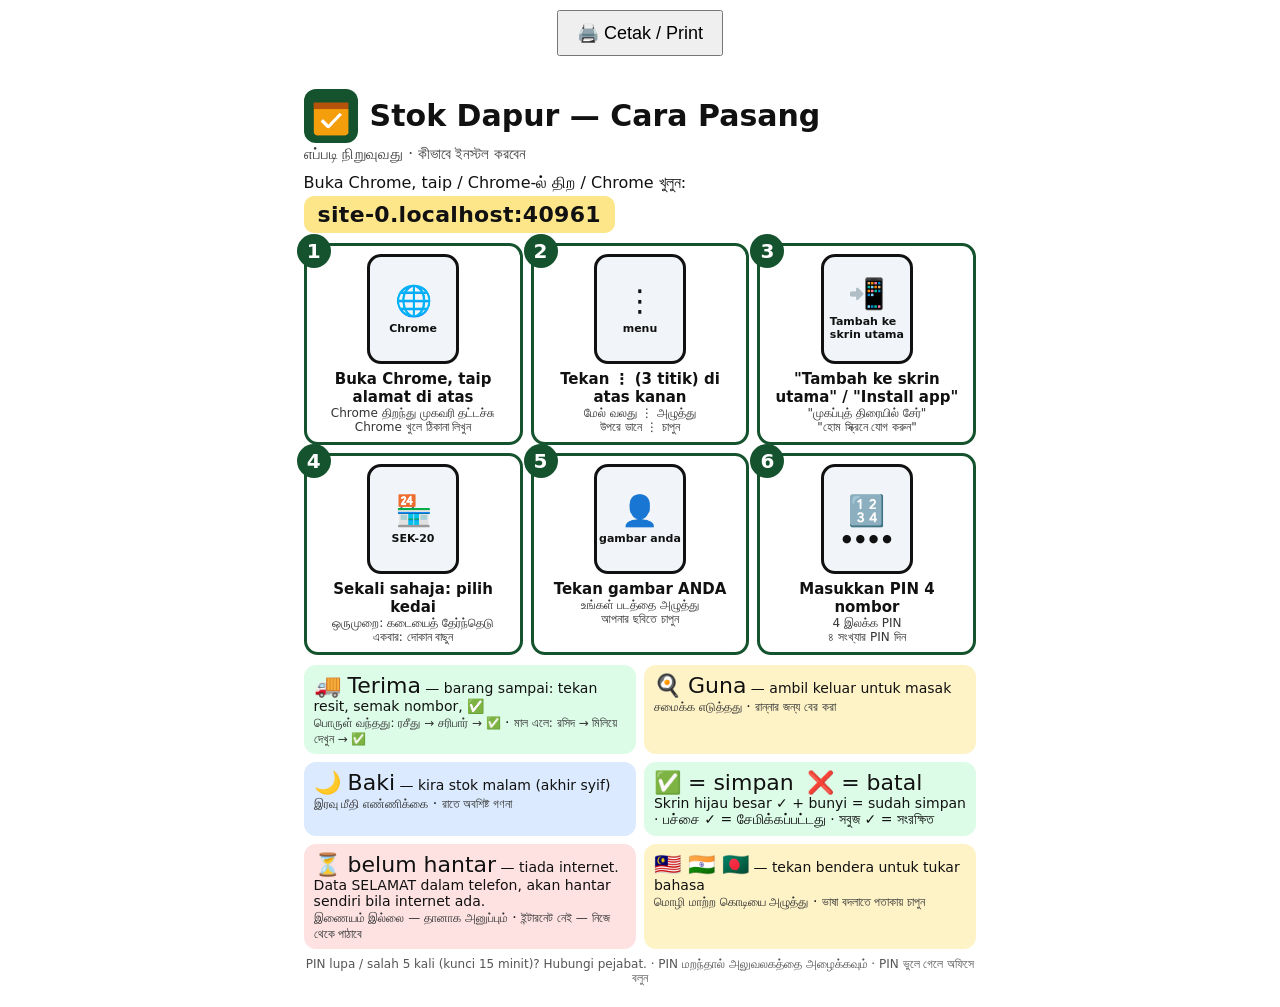
==== stok_dapur/panduan.html @ 19df9376 "Stok Dapur: kitchen PWA, office dashboard, stok-login Edge Function, BM guide Kitchen app: outlet on" ====
<!doctype html>
<html lang="ms">
<head>
<meta charset="utf-8">
<meta name="viewport" content="width=device-width,initial-scale=1">
<title>Panduan Pasang — Stok Dapur</title>
<style>
  @page { size: A4; margin: 10mm; }
  * { box-sizing: border-box; }
  body { margin: 0; font-family: system-ui, -apple-system, "Segoe UI", Roboto, "Noto Sans Tamil", "Noto Sans Bengali", sans-serif; color: #111; background: #fff; }
  .page { max-width: 190mm; margin: 0 auto; padding: 6mm; }
  h1 { margin: 0; font-size: 30px; display: flex; align-items: center; gap: 12px; }
  h1 img { width: 54px; height: 54px; border-radius: 12px; }
  .sub { color: #444; margin: 2px 0 10px; font-size: 15px; }
  .url { display: inline-block; font-size: 22px; font-weight: 900; background: #fde68a; padding: 6px 14px; border-radius: 10px; margin: 4px 0 10px; letter-spacing: .3px; }
  .steps { display: grid; grid-template-columns: repeat(3, 1fr); gap: 8px; }
  .step { border: 3px solid #14532d; border-radius: 14px; padding: 8px; position: relative; min-height: 165px; }
  .num { position: absolute; top: -12px; left: -10px; background: #14532d; color: #fff; width: 34px; height: 34px; border-radius: 50%;
         font-weight: 900; font-size: 20px; display: flex; align-items: center; justify-content: center; }
  .phone { margin: 0 auto 6px; width: 92px; height: 110px; border: 3px solid #111; border-radius: 14px; display: flex; flex-direction: column;
           align-items: center; justify-content: center; gap: 4px; font-size: 30px; background: #f1f5f9; }
  .phone small { font-size: 11px; font-weight: 700; }
  .t { font-weight: 800; font-size: 15px; text-align: center; }
  .ta, .bn { font-size: 12px; color: #333; text-align: center; }
  .rules { margin-top: 10px; display: grid; grid-template-columns: 1fr 1fr; gap: 8px; }
  .rule { border-radius: 12px; padding: 8px 10px; font-size: 14px; }
  .g { background: #dcfce7; } .r { background: #fee2e2; } .y { background: #fef3c7; } .b { background: #dbeafe; }
  .big { font-size: 22px; }
  .foot { margin-top: 8px; font-size: 12px; color: #555; text-align: center; }
  @media print { .noprint { display: none; } }
  .noprint { text-align: center; margin: 10px; }
  .noprint button { font-size: 18px; padding: 10px 18px; }
</style>
</head>
<body>
<div class="noprint"><button onclick="print()">🖨️ Cetak / Print</button></div>
<div class="page">
  <h1><img src="icons/icon-192.png" alt="">Stok Dapur — Cara Pasang</h1>
  <div class="sub">எப்படி நிறுவுவது · কীভাবে ইনস্টল করবেন</div>
  <div>Buka Chrome, taip / Chrome-ல் திற / Chrome খুলুন:</div>
  <div class="url" id="u">khulafa-stok-dapur.onrender.com</div>

  <div class="steps">
    <div class="step"><div class="num">1</div><div class="phone">🌐<small>Chrome</small></div>
      <div class="t">Buka Chrome, taip alamat di atas</div><div class="ta">Chrome திறந்து முகவரி தட்டச்சு</div><div class="bn">Chrome খুলে ঠিকানা লিখুন</div></div>
    <div class="step"><div class="num">2</div><div class="phone">⋮<small>menu</small></div>
      <div class="t">Tekan ⋮ (3 titik) di atas kanan</div><div class="ta">மேல் வலது ⋮ அழுத்து</div><div class="bn">উপরে ডানে ⋮ চাপুন</div></div>
    <div class="step"><div class="num">3</div><div class="phone">📲<small>Tambah ke<br>skrin utama</small></div>
      <div class="t">"Tambah ke skrin utama" / "Install app"</div><div class="ta">"முகப்புத் திரையில் சேர்"</div><div class="bn">"হোম স্ক্রিনে যোগ করুন"</div></div>
    <div class="step"><div class="num">4</div><div class="phone">🏪<small>SEK-20</small></div>
      <div class="t">Sekali sahaja: pilih kedai</div><div class="ta">ஒருமுறை: கடையைத் தேர்ந்தெடு</div><div class="bn">একবার: দোকান বাছুন</div></div>
    <div class="step"><div class="num">5</div><div class="phone">👤<small>gambar anda</small></div>
      <div class="t">Tekan gambar ANDA</div><div class="ta">உங்கள் படத்தை அழுத்து</div><div class="bn">আপনার ছবিতে চাপুন</div></div>
    <div class="step"><div class="num">6</div><div class="phone">🔢<small>● ● ● ●</small></div>
      <div class="t">Masukkan PIN 4 nombor</div><div class="ta">4 இலக்க PIN</div><div class="bn">৪ সংখ্যার PIN দিন</div></div>
  </div>

  <div class="rules">
    <div class="rule g"><span class="big">🚚 Terima</span> — barang sampai: tekan resit, semak nombor, ✅<br>
      <span class="ta">பொருள் வந்தது: ரசீது → சரிபார் → ✅</span> · <span class="bn">মাল এলে: রসিদ → মিলিয়ে দেখুন → ✅</span></div>
    <div class="rule y"><span class="big">🍳 Guna</span> — ambil keluar untuk masak<br>
      <span class="ta">சமைக்க எடுத்தது</span> · <span class="bn">রান্নার জন্য বের করা</span></div>
    <div class="rule b"><span class="big">🌙 Baki</span> — kira stok malam (akhir syif)<br>
      <span class="ta">இரவு மீதி எண்ணிக்கை</span> · <span class="bn">রাতে অবশিষ্ট গণনা</span></div>
    <div class="rule g"><span class="big">✅ = simpan</span> &nbsp; <span class="big">❌ = batal</span><br>
      Skrin hijau besar ✓ + bunyi = sudah simpan · பச்சை ✓ = சேமிக்கப்பட்டது · সবুজ ✓ = সংরক্ষিত</div>
    <div class="rule r"><span class="big">⏳ belum hantar</span> — tiada internet. Data SELAMAT dalam telefon, akan hantar sendiri bila internet ada.<br>
      <span class="ta">இணையம் இல்லை — தானாக அனுப்பும்</span> · <span class="bn">ইন্টারনেট নেই — নিজে থেকে পাঠাবে</span></div>
    <div class="rule y"><span class="big">🇲🇾 🇮🇳 🇧🇩</span> — tekan bendera untuk tukar bahasa<br>
      <span class="ta">மொழி மாற்ற கொடியை அழுத்து</span> · <span class="bn">ভাষা বদলাতে পতাকায় চাপুন</span></div>
  </div>
  <div class="foot">PIN lupa / salah 5 kali (kunci 15 minit)? Hubungi pejabat. · PIN மறந்தால் அலுவலகத்தை அழைக்கவும் · PIN ভুলে গেলে অফিসে বলুন</div>
</div>
<script>document.getElementById("u").textContent = location.host || "khulafa-stok-dapur.onrender.com";</script>
</body>
</html>
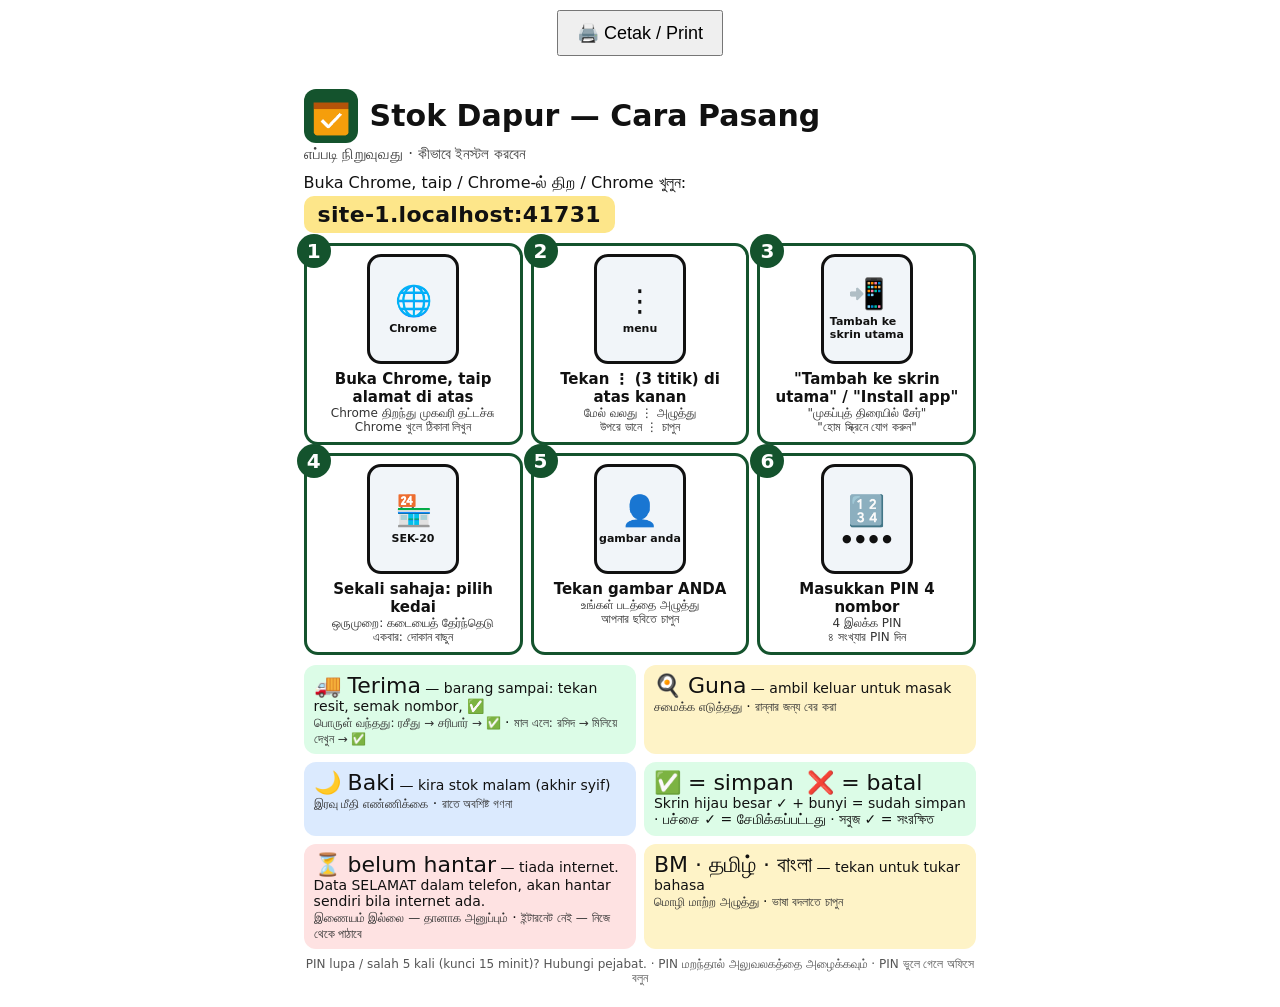
==== commit 966d3aad: "Stok Dapur: clear 'no staff' / 'no outlet' screens, text language buttons An outlet with no staff sh" ====
--- a/stok_dapur/panduan.html
+++ b/stok_dapur/panduan.html
@@ -66,8 +66,8 @@
       Skrin hijau besar ✓ + bunyi = sudah simpan · பச்சை ✓ = சேமிக்கப்பட்டது · সবুজ ✓ = সংরক্ষিত</div>
     <div class="rule r"><span class="big">⏳ belum hantar</span> — tiada internet. Data SELAMAT dalam telefon, akan hantar sendiri bila internet ada.<br>
       <span class="ta">இணையம் இல்லை — தானாக அனுப்பும்</span> · <span class="bn">ইন্টারনেট নেই — নিজে থেকে পাঠাবে</span></div>
-    <div class="rule y"><span class="big">🇲🇾 🇮🇳 🇧🇩</span> — tekan bendera untuk tukar bahasa<br>
-      <span class="ta">மொழி மாற்ற கொடியை அழுத்து</span> · <span class="bn">ভাষা বদলাতে পতাকায় চাপুন</span></div>
+    <div class="rule y"><span class="big">BM · தமிழ் · বাংলা</span> — tekan untuk tukar bahasa<br>
+      <span class="ta">மொழி மாற்ற அழுத்து</span> · <span class="bn">ভাষা বদলাতে চাপুন</span></div>
   </div>
   <div class="foot">PIN lupa / salah 5 kali (kunci 15 minit)? Hubungi pejabat. · PIN மறந்தால் அலுவலகத்தை அழைக்கவும் · PIN ভুলে গেলে অফিসে বলুন</div>
 </div>
